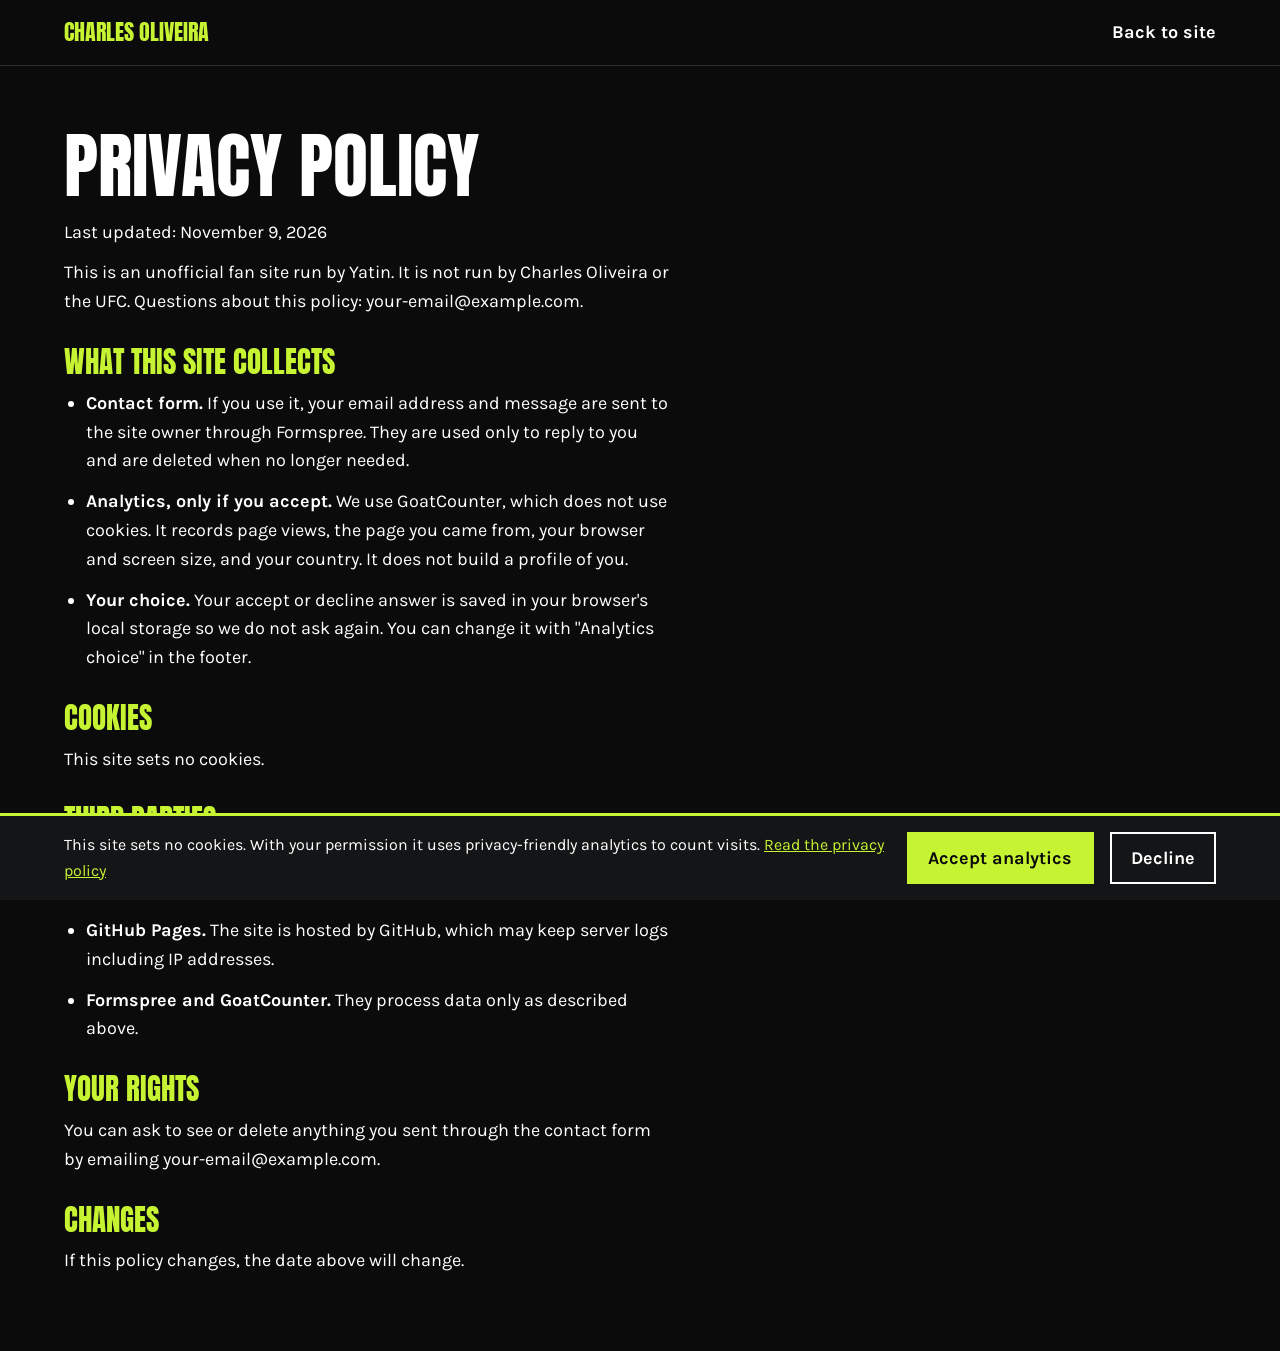
==== privacy.html @ 3add73cc "Add files via upload" ====
<!DOCTYPE html>
<html lang="en">
<head>
  <meta charset="UTF-8">
  <meta name="viewport" content="width=device-width, initial-scale=1">
  <title>Privacy Policy | Charles Oliveira Fan Site</title>
  <meta name="description" content="What data the Charles Oliveira fan site collects, why, and how to ask for it to be deleted.">
  <link rel="canonical" href="https://yatinashok10-cloud.github.io/A-FAN-MADE-WEBSITE-FOR-CHARLES-OLIVERIA/privacy.html">
  <link rel="icon" href="favicon.svg" type="image/svg+xml">
  <link rel="stylesheet" href="https://fonts.googleapis.com/css2?family=Anton&family=Karla:wght@400;700&display=swap">
  <link rel="stylesheet" href="style.css">
</head>
<body data-goatcounter="https://YOURCODE.goatcounter.com/count">
<header class="site-header">
  <a class="brand" href="index.html">Charles Oliveira</a>
  <a class="back" href="index.html">Back to site</a>
</header>
<main class="legal">
  <h1>Privacy policy</h1>
  <p>Last updated: November 9, 2026</p>
  <p>This is an unofficial fan site run by Yatin. It is not run by Charles Oliveira or the UFC. Questions about this policy: your-email@example.com.</p>

  <h2>What this site collects</h2>
  <ul>
    <li><strong>Contact form.</strong> If you use it, your email address and message are sent to the site owner through Formspree. They are used only to reply to you and are deleted when no longer needed.</li>
    <li><strong>Analytics, only if you accept.</strong> We use GoatCounter, which does not use cookies. It records page views, the page you came from, your browser and screen size, and your country. It does not build a profile of you.</li>
    <li><strong>Your choice.</strong> Your accept or decline answer is saved in your browser's local storage so we do not ask again. You can change it with "Analytics choice" in the footer.</li>
  </ul>

  <h2>Cookies</h2>
  <p>This site sets no cookies.</p>

  <h2>Third parties</h2>
  <ul>
    <li><strong>Google Fonts.</strong> Your browser loads fonts from Google, which receives your IP address when it does.</li>
    <li><strong>GitHub Pages.</strong> The site is hosted by GitHub, which may keep server logs including IP addresses.</li>
    <li><strong>Formspree and GoatCounter.</strong> They process data only as described above.</li>
  </ul>

  <h2>Your rights</h2>
  <p>You can ask to see or delete anything you sent through the contact form by emailing your-email@example.com.</p>

  <h2>Changes</h2>
  <p>If this policy changes, the date above will change.</p>
</main>
<script src="script.js"></script>
</body>
</html>
---- style.css ----
:root{
  --black:#0B0B0C;
  --surface:#141516;
  --line:#2c2e2d;
  --white:#FFFFFF;
  --lime:#C6F432;
}
*{box-sizing:border-box;margin:0;padding:0}
html{scroll-behavior:smooth;scroll-padding-top:4.5rem}
body{background:var(--black);color:var(--white);font-family:"Karla",Arial,sans-serif;font-size:1.125rem;line-height:1.6}
img{display:block;max-width:100%;height:auto}
a{color:var(--lime)}
:focus-visible{outline:3px solid var(--lime);outline-offset:3px}
h1,h2{font-family:"Anton","Impact",sans-serif;font-weight:400;text-transform:uppercase;line-height:1}
h2{font-size:clamp(2rem,5vw,3.25rem);margin-bottom:1.5rem}
.sr{position:absolute;left:-9999px}

.site-header{position:sticky;top:0;z-index:10;display:flex;align-items:center;justify-content:space-between;gap:1rem;padding:.9rem clamp(1rem,5vw,4rem);background:var(--black);border-bottom:1px solid var(--line)}
.brand{color:var(--lime);font-family:"Anton",Impact,sans-serif;font-size:1.4rem;text-decoration:none;text-transform:uppercase}
.nav{display:flex;gap:2rem}
.nav a,.back{color:var(--white);text-decoration:none;font-weight:700}
.nav a:hover,.back:hover{color:var(--lime)}
.menu-btn{display:none;background:none;border:2px solid var(--white);color:var(--white);padding:.4rem .9rem;font:inherit;font-weight:700;cursor:pointer}

.hero{position:relative;isolation:isolate;overflow:hidden;display:grid;grid-template-columns:1.2fr 1fr;align-items:end;background:var(--black)}
.hero::before{content:"";position:absolute;inset:0;z-index:-1;background:radial-gradient(ellipse 55% 60% at 50% 105%,rgba(198,244,50,.7) 0%,rgba(198,244,50,.22) 45%,transparent 75%)}
.hero::after{content:"";position:absolute;left:50%;bottom:0;width:18%;height:75%;transform:translateX(-50%);z-index:-1;background:linear-gradient(to top,rgba(198,244,50,.75),rgba(198,244,50,0));filter:blur(28px)}
.hero-text{padding:clamp(2rem,6vw,5rem) clamp(1rem,5vw,4rem)}
.kicker{font-weight:700;margin-bottom:1rem;color:var(--lime)}
.hero h1{font-size:clamp(4rem,12vw,9.5rem);color:var(--white);margin-bottom:1.5rem}
.lead{max-width:34rem;margin-bottom:2rem}
.hero-photo{align-self:stretch}
.hero-photo img{width:100%;height:100%;object-fit:cover;min-height:22rem;border-left:2px solid var(--lime)}

.btn{display:inline-block;background:var(--lime);color:var(--black);border:2px solid var(--lime);padding:.8rem 1.6rem;font:inherit;font-weight:700;text-decoration:none;cursor:pointer}
.btn:hover{background:var(--white);border-color:var(--white);color:var(--black)}

.story{display:grid;grid-template-columns:1fr 1.2fr;gap:clamp(2rem,5vw,4rem);padding:clamp(3rem,8vw,6rem) clamp(1rem,5vw,4rem)}
.story-img img{width:100%;border:2px solid var(--line)}
.story-text{max-width:40rem}
.story-text p{margin-bottom:1.1rem}

.fights{background:var(--surface);border-top:1px solid var(--line);padding:clamp(3rem,8vw,6rem) clamp(1rem,5vw,4rem)}
.fights h2{color:var(--lime)}
.fights h3{font-family:"Anton",Impact,sans-serif;font-weight:400;font-size:1.6rem;color:var(--lime);margin:2.5rem 0 .75rem}
.next-fight{border:2px solid var(--lime);padding:1.5rem;max-width:44rem}
.next-fight p{margin-bottom:.6rem}
.matchup{font-family:"Anton",Impact,sans-serif;font-size:clamp(1.6rem,4vw,2.4rem);color:var(--lime);line-height:1.1}
.card-list{padding-left:1.2rem;margin-bottom:.75rem}
.card-list li{margin-bottom:.4rem}
.note{font-size:1rem;margin-bottom:1rem}
table{width:100%;border-collapse:collapse;margin-bottom:2.5rem}
th,td{text-align:left;padding:1rem .75rem;border-bottom:1px solid var(--line)}
thead th{border-bottom:2px solid var(--lime);color:var(--lime)}
.fights figure{max-width:30rem}

.gallery{padding:clamp(3rem,8vw,6rem) clamp(1rem,5vw,4rem)}
.gallery-grid{display:grid;grid-template-columns:repeat(2,1fr);gap:clamp(1rem,3vw,2rem);align-items:start}
.gallery figure img{width:100%;border:2px solid var(--line)}
.gallery figcaption{margin-top:.5rem;font-size:1rem}

.contact{background:var(--surface);border-top:1px solid var(--line);padding:clamp(3rem,8vw,6rem) clamp(1rem,5vw,4rem)}
.contact p{max-width:36rem;margin-bottom:1.5rem}
form{display:grid;gap:.5rem;max-width:36rem;margin-bottom:2rem}
label{font-weight:700}
input,textarea{width:100%;padding:.8rem;font:inherit;background:var(--black);color:var(--white);border:2px solid #4a4d4b;border-radius:0;margin-bottom:.75rem}
input:focus,textarea:focus{border-color:var(--lime)}
.hp{position:absolute;left:-9999px}
.status{min-height:1.6rem;margin-bottom:.5rem!important;font-weight:700;color:#ff8f85}
.social{display:flex;gap:1.5rem}

footer{background:var(--black);border-top:1px solid var(--line);padding:2rem clamp(1rem,5vw,4rem);font-size:1rem}
footer p{max-width:48rem;margin-bottom:.75rem}
.foot-links{display:flex;flex-wrap:wrap;gap:1.25rem}
.link-btn{background:none;border:0;font:inherit;color:var(--lime);text-decoration:underline;cursor:pointer;padding:0}

.legal{max-width:46rem;padding:clamp(2rem,6vw,4rem) clamp(1rem,5vw,4rem)}
.legal h1{font-size:clamp(2.5rem,7vw,4.5rem);margin-bottom:1rem}
.legal h2{font-size:1.8rem;margin:2rem 0 .75rem;color:var(--lime)}
.legal p,.legal li{margin-bottom:.75rem}
.legal ul{padding-left:1.4rem}

.consent{position:fixed;left:0;right:0;bottom:0;z-index:20;display:flex;flex-wrap:wrap;align-items:center;gap:1rem;padding:1rem clamp(1rem,5vw,4rem);background:var(--surface);color:var(--white);border-top:3px solid var(--lime)}
.consent p{flex:1 1 22rem;font-size:1rem}
.consent .btn{padding:.6rem 1.2rem}
.consent .decline{background:none;color:var(--white);border-color:var(--white)}
.consent .decline:hover{background:var(--white);color:var(--black)}

@media (max-width:800px){
  .hero,.story,.gallery-grid{grid-template-columns:1fr}
  .hero::after{width:40%}
  .hero-photo img{min-height:0;max-height:26rem;border-left:0;border-top:2px solid var(--lime)}
  .menu-btn{display:block}
  .nav{display:none;position:absolute;top:100%;left:0;right:0;flex-direction:column;gap:0;background:var(--black);border-bottom:1px solid var(--line);padding:.5rem clamp(1rem,5vw,4rem) 1rem}
  .nav.open{display:flex}
  .nav a{padding:.8rem 0;border-top:1px solid var(--line)}
  table,thead,tbody,tr,th,td{display:block}
  thead{position:absolute;left:-9999px}
  tr{border-bottom:1px solid var(--line);padding:1rem 0}
  th,td{border:0;padding:.15rem 0}
}
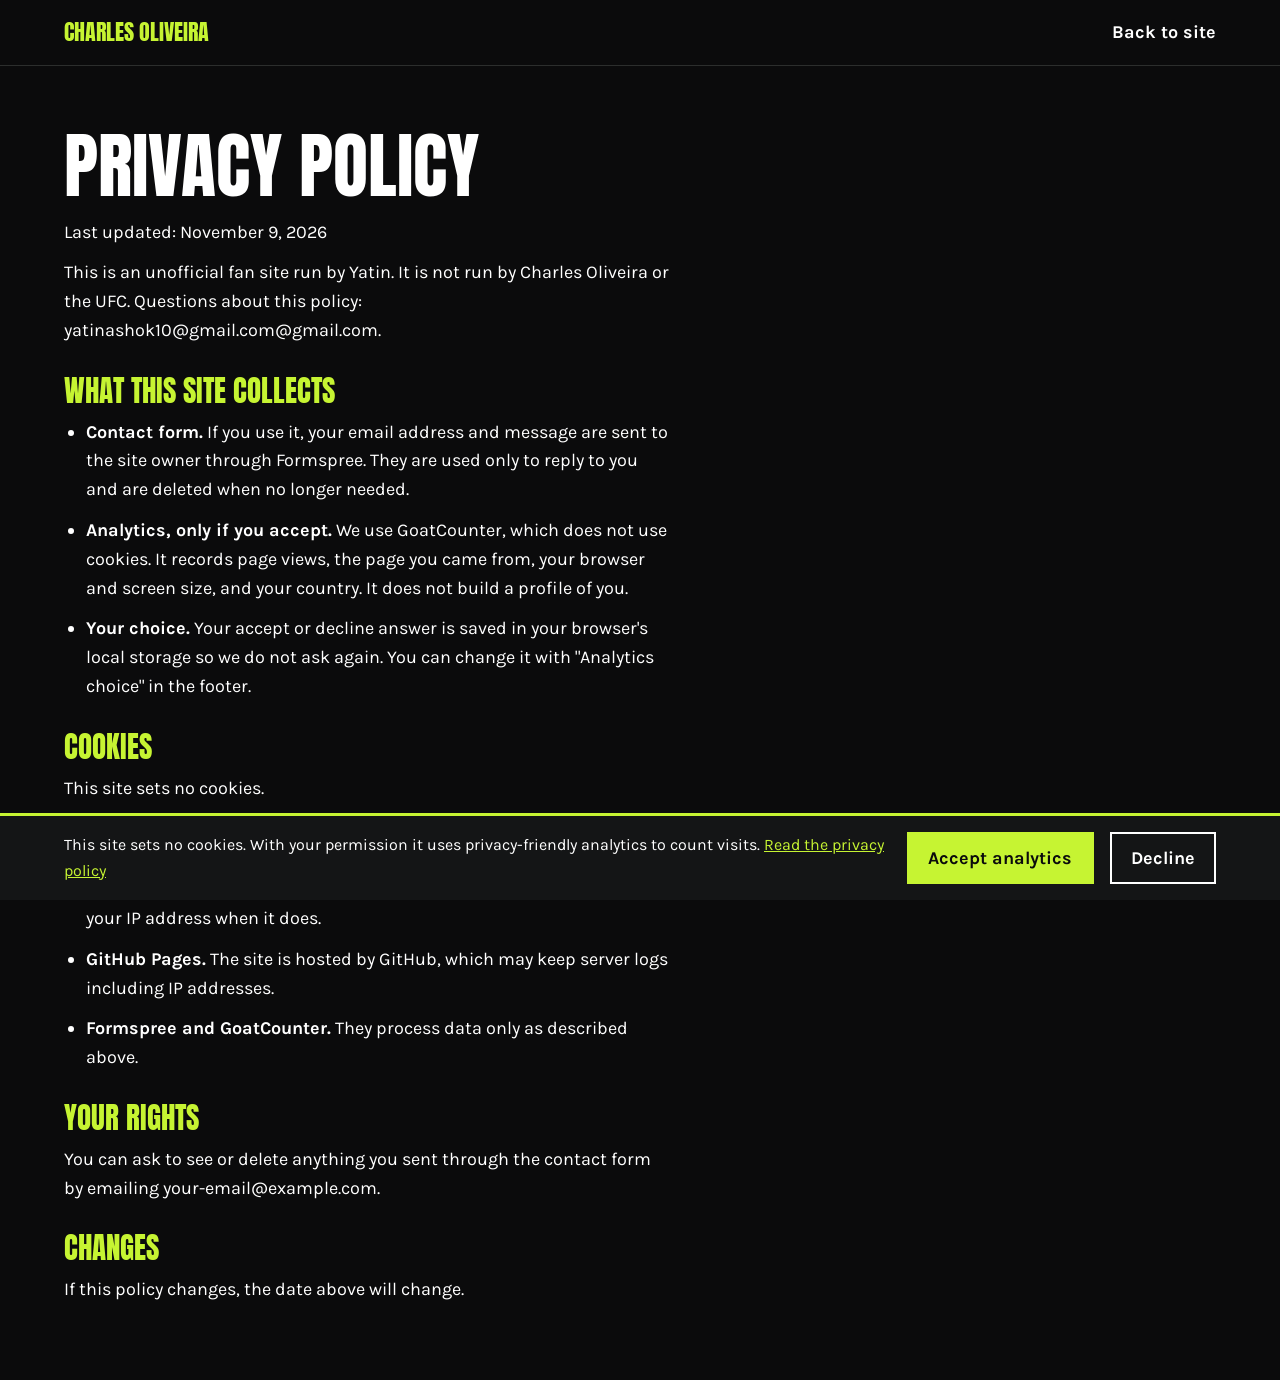
==== commit 5c0912e7: "Add files via upload" ====
--- a/privacy.html
+++ b/privacy.html
@@ -18,7 +18,7 @@
 <main class="legal">
   <h1>Privacy policy</h1>
   <p>Last updated: November 9, 2026</p>
-  <p>This is an unofficial fan site run by Yatin. It is not run by Charles Oliveira or the UFC. Questions about this policy: your-email@example.com.</p>
+  <p>This is an unofficial fan site run by Yatin. It is not run by Charles Oliveira or the UFC. Questions about this policy: yatinashok10@gmail.com@gmail.com.</p>
 
   <h2>What this site collects</h2>
   <ul>
--- a/style.css
+++ b/style.css
@@ -55,7 +55,7 @@
 .fights figure{max-width:30rem}
 
 .gallery{padding:clamp(3rem,8vw,6rem) clamp(1rem,5vw,4rem)}
-.gallery-grid{display:grid;grid-template-columns:repeat(2,1fr);gap:clamp(1rem,3vw,2rem);align-items:start}
+.gallery-grid{display:grid;grid-template-columns:repeat(auto-fit,minmax(16rem,24rem));gap:clamp(1rem,3vw,2rem);align-items:start}
 .gallery figure img{width:100%;border:2px solid var(--line)}
 .gallery figcaption{margin-top:.5rem;font-size:1rem}
 
@@ -98,4 +98,5 @@
   thead{position:absolute;left:-9999px}
   tr{border-bottom:1px solid var(--line);padding:1rem 0}
   th,td{border:0;padding:.15rem 0}
-}+}
+
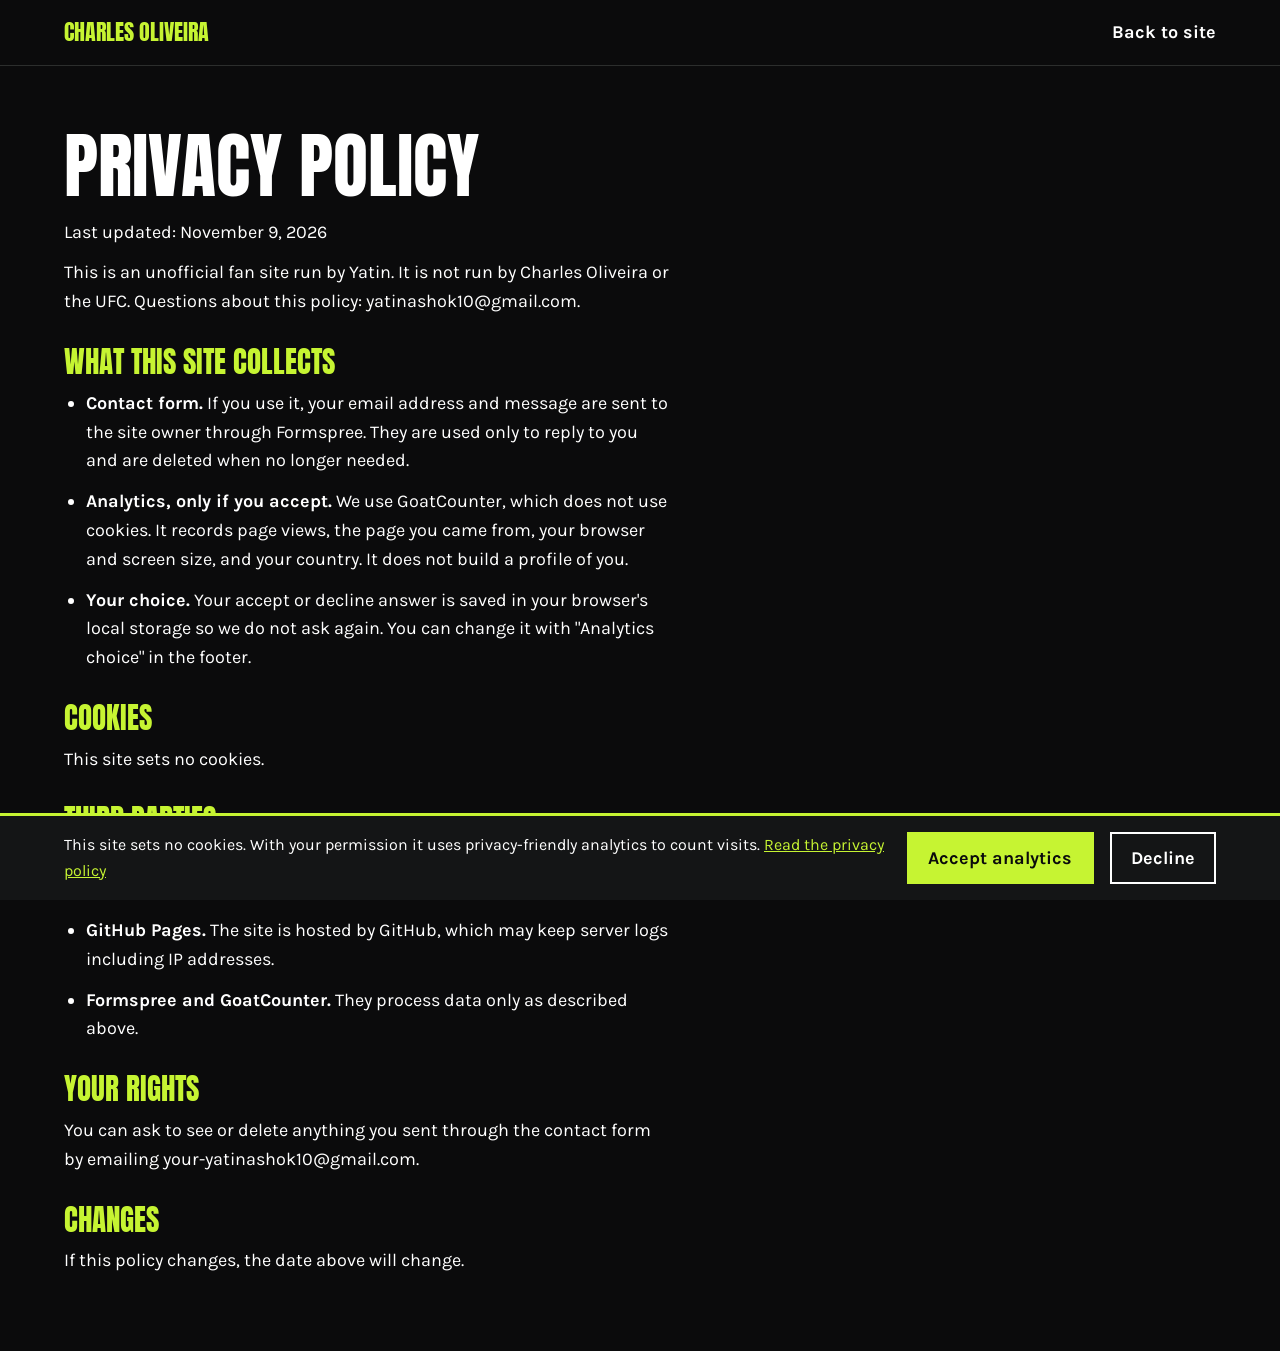
==== commit 7a620f40: "Update privacy.html" ====
--- a/privacy.html
+++ b/privacy.html
@@ -18,7 +18,7 @@
 <main class="legal">
   <h1>Privacy policy</h1>
   <p>Last updated: November 9, 2026</p>
-  <p>This is an unofficial fan site run by Yatin. It is not run by Charles Oliveira or the UFC. Questions about this policy: yatinashok10@gmail.com@gmail.com.</p>
+  <p>This is an unofficial fan site run by Yatin. It is not run by Charles Oliveira or the UFC. Questions about this policy: yatinashok10@gmail.com.</p>
 
   <h2>What this site collects</h2>
   <ul>
@@ -38,11 +38,11 @@
   </ul>
 
   <h2>Your rights</h2>
-  <p>You can ask to see or delete anything you sent through the contact form by emailing your-email@example.com.</p>
+  <p>You can ask to see or delete anything you sent through the contact form by emailing your-yatinashok10@gmail.com.</p>
 
   <h2>Changes</h2>
   <p>If this policy changes, the date above will change.</p>
 </main>
 <script src="script.js"></script>
 </body>
-</html>+</html>
